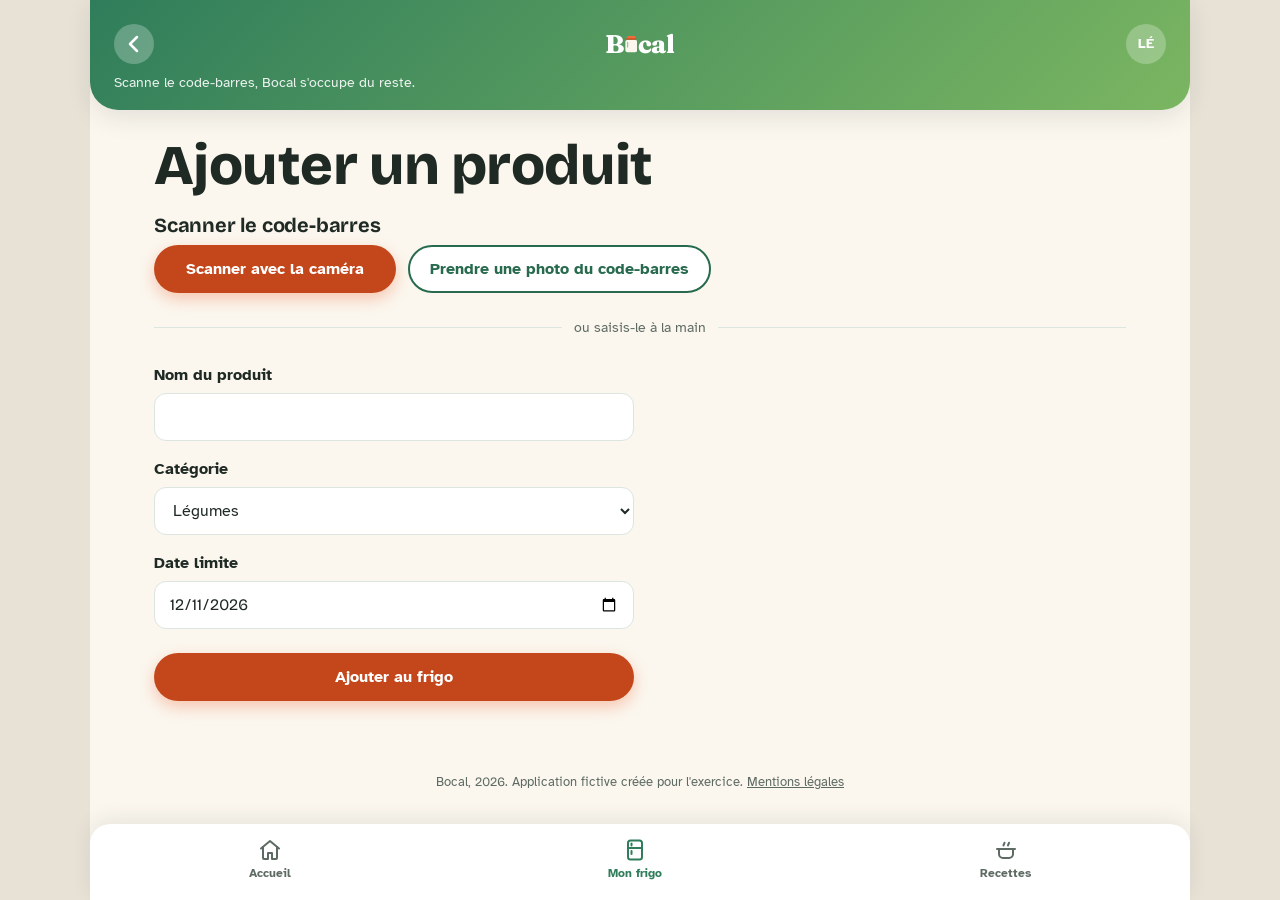
==== add.html @ 2403b044 "Ajoute la v2 : ajout d'un produit par photo du code-barres - add.html et add.js : scan par caméra ou" ====
<!doctype html>
<html lang="fr">
  <head>
    <meta charset="utf-8" />
    <meta name="viewport" content="width=device-width, initial-scale=1" />
    <meta name="description" content="Ajoutez un produit à votre frigo en scannant son code-barres ou en le saisissant à la main." />
    <title>Bocal, ajouter un produit</title>
    <link rel="icon" href="images/favicon.svg" type="image/svg+xml" />
    <link rel="apple-touch-icon" href="images/icon-192.png" />
    <link rel="stylesheet" href="style.css" />
    <script src="script.js" defer></script>
    <script src="add.js" defer></script>
  </head>
  <body>
    <div class="screen">
      <header class="app-bar">
        <div class="top-bar">
          <a class="back" href="fridge.html" aria-label="Retour à mon frigo"><svg viewBox="0 0 24 24" width="24" height="24" aria-hidden="true" focusable="false"><path d="M15 5l-7 7 7 7" /></svg></a>
          <p class="logo" role="img" aria-label="Bocal"><span aria-hidden="true">B</span><svg class="logo-jar" viewBox="0 0 70 92" aria-hidden="true"><rect class="jar-lid" x="12" y="0" width="46" height="14" rx="4" /><rect class="jar-neck" x="7" y="11" width="56" height="10" rx="3" /><path class="jar-body" d="M12 22 H58 Q68 22 68 33 V80 Q68 92 56 92 H14 Q2 92 2 80 V33 Q2 22 12 22 Z" /><path class="jar-shine" d="M15 36 V62" /></svg><span aria-hidden="true">cal</span></p>
          <a class="profile" href="profile.html" aria-label="LÉ, mon profil">LÉ</a>
        </div>
        <p class="greeting">Scanne le code-barres, Bocal s'occupe du reste.</p>
      </header>

      <main>
        <h1>Ajouter un produit</h1>

        <section class="scan" aria-labelledby="scan-title">
          <h2 id="scan-title">Scanner le code-barres</h2>
          <div id="reader" class="reader" hidden></div>
          <div class="scan-actions">
            <button class="button inline" type="button" id="camera-button">Scanner avec la caméra</button>
            <button class="button-secondary" type="button" id="stop-button" hidden>Arrêter la caméra</button>
            <label class="button-secondary" for="photo-input">Prendre une photo du code-barres</label>
            <input class="visually-hidden" type="file" id="photo-input" accept="image/*" capture="environment" />
          </div>
          <p class="scan-status" id="scan-status" role="status"></p>
        </section>

        <p class="divider"><span>ou saisis-le à la main</span></p>

        <form class="add-form" id="add-form">
          <label for="product-name">Nom du produit</label>
          <input type="text" id="product-name" name="name" required autocomplete="off" />

          <label for="product-category">Catégorie</label>
          <select id="product-category" name="category">
            <option value="vegetables">Légumes</option>
            <option value="dairy">Produits laitiers</option>
            <option value="fruits">Fruits</option>
            <option value="leftovers">Restes</option>
            <option value="grocery">Épicerie</option>
          </select>

          <label for="product-date">Date limite</label>
          <input type="date" id="product-date" name="date" required />

          <button class="button inline" type="submit">Ajouter au frigo</button>
        </form>
      </main>

      <footer class="footer">
        <p>Bocal, 2026. Application fictive créée pour l'exercice. <a href="legal.html">Mentions légales</a></p>
      </footer>
      <nav class="tab-bar" aria-label="Navigation principale">
        <a href="index.html" class="tab"><span class="icon" aria-hidden="true"><svg viewBox="0 0 24 24" width="24" height="24" focusable="false"><path d="M3 10.5 12 3l9 7.5" /><path d="M5 9v11a1 1 0 0 0 1 1h4v-6h4v6h4a1 1 0 0 0 1-1V9" /></svg></span>Accueil</a>
        <a href="fridge.html" class="tab active" aria-current="page"><span class="icon" aria-hidden="true"><svg viewBox="0 0 24 24" width="24" height="24" focusable="false"><rect x="5" y="2.5" width="14" height="19" rx="2.5" /><path d="M5 10h14" /><path d="M8.5 5.5v2" /><path d="M8.5 13v3" /></svg></span>Mon frigo</a>
        <a href="recipes.html" class="tab"><span class="icon" aria-hidden="true"><svg viewBox="0 0 24 24" width="24" height="24" focusable="false"><path d="M3 11h18" /><path d="M5 11v5a4 4 0 0 0 4 4h6a4 4 0 0 0 4-4v-5" /><path d="M9.5 7.5c0-1.2 1-1.6 1-2.8" /><path d="M14 7.5c0-1.2 1-1.6 1-2.8" /></svg></span>Recettes</a>
      </nav>
    </div>
  </body>
</html>
---- style.css ----
/* ---------- 0. Polices ----------
   Les polices sont hébergées dans le dossier fonts/ du site :
   aucun appel à Google, donc aucune donnée envoyée à un tiers (RGPD).
   - Bricolage Grotesque : les titres et les chiffres
   - Atkinson Hyperlegible : le texte, conçue pour être très lisible
   - Fraunces : seulement pour le logo */
@font-face {
  font-family: 'Bricolage Grotesque';
  src: url('fonts/bricolage-grotesque.woff2') format('woff2');
  font-weight: 200 800;
  font-display: swap;
}

/* Les chiffres d'Atkinson ont un zéro barré : on emprunte ceux de Bricolage */
@font-face {
  font-family: 'Digits';
  src: url('fonts/bricolage-grotesque.woff2') format('woff2');
  font-weight: 200 800;
  font-display: swap;
  unicode-range: U+0030-0039;
}

@font-face {
  font-family: 'Atkinson Hyperlegible';
  src: url('fonts/atkinson-hyperlegible-400.woff2') format('woff2');
  font-weight: 400;
  font-display: swap;
}

@font-face {
  font-family: 'Atkinson Hyperlegible';
  src: url('fonts/atkinson-hyperlegible-700.woff2') format('woff2');
  font-weight: 700;
  font-display: swap;
}

@font-face {
  font-family: 'Fraunces';
  src: url('fonts/fraunces.woff2') format('woff2');
  font-weight: 100 900;
  font-display: swap;
}

/* ---------- 1. Base ---------- */
/* Un élément caché par le JavaScript reste caché, même s'il a un display: flex */
[hidden] {
  display: none !important;
}
*,
*::before,
*::after {
  box-sizing: border-box;
}

:root {
  /* Couleurs, nommées par rôle */
  --color-primary: #2F7D5B;
  /* le vert du bocal */
  --color-accent: #F26B3A;
  /* la tomate : actions et urgences */
  --color-background: #FBF7EF;
  /* le crème de l'écran */
  --color-surface: #FFFFFF;
  /* les cartes */
  --color-text: #1F2A24;
  --color-text-muted: #5E6B63;
  --color-later: #C9D3CC;
  --color-later-badge: #EEF1EF;
  --color-weekly-badge: #E7F2EC;
  --color-border: #DCE5DF;
  /* bordures des filtres, fond des images en attente */
  --color-primary-light: #7BB661;
  /* le dégradé de la barre du haut */
  --color-accent-dark: #D9552A;
  /* le col du bocal, dans le logo */
  --color-desk: #E8E2D6;
  /* le « bureau » autour du téléphone */
  --color-accent-strong: #C4471C;
  /* la tomate foncée : texte et boutons orange (contraste 4,9:1 avec le blanc, niveau AA) */
  --color-accent-strong-hover: #A63B17;
  /* le bouton au survol */
  --color-primary-strong: #276A4D;
  /* le vert foncé : texte vert sur fond vert clair (contraste 5,6:1) */

  /* Espacements */
  --space-s: 8px;
  --space-m: 16px;
  --space-l: 24px;

  /* Formes */
  --radius: 16px;
  --shadow: 0 8px 24px rgba(31, 42, 36, 0.10);
}

body {
  margin: 0;
  background-color: var(--color-desk);
  color: var(--color-text);
  /* hérité par tout le texte */
  font-family: 'Digits', 'Atkinson Hyperlegible', Arial, sans-serif;
  font-size: 1rem;
  line-height: 1.5;
}

/* ---------- 2. L'écran (largeur d'un téléphone) ---------- */
.screen {
  display: flex;
  flex-direction: column;
  /* les enfants s'empilent : barre, contenu, pied, onglets */
  min-width: 320px;
  /* le plus petit téléphone : en dessous, l'écran ne rétrécit plus */
  max-width: 420px;
  margin: 0 auto;
  /* centré sur l'ordinateur */
  min-height: 100vh;
  background-color: var(--color-background);
}

/* ---------- 3. Typographie ---------- */
h1,
h2,
h3 {
  font-family: 'Bricolage Grotesque', Arial, sans-serif;
  line-height: 1.15;
  letter-spacing: -0.01em;
  margin: 0 0 var(--space-s);
}

h1 {
  font-size: 2rem;
  font-weight: 800;
}

h2 {
  font-size: 1.25rem;
  margin-top: var(--space-l);
}

h3 {
  font-size: 1.05rem;
}

p {
  margin: 0 0 var(--space-s);
}

/* ---------- 4. Barre du haut ---------- */
.app-bar {
  background: linear-gradient(135deg, var(--color-primary), var(--color-primary-light));
  color: white;
  padding: var(--space-l) var(--space-l) var(--space-m);
  border-radius: 0 0 28px 28px;
  box-shadow: var(--shadow);
}

.logo {
  display: flex;
  align-items: baseline;
  /* le bocal se pose sur la ligne de base, comme une lettre */
  font-family: 'Fraunces', Georgia, serif;
  font-size: 1.6rem;
  font-weight: 800;
  letter-spacing: -0.01em;
  margin: 0;
}

/* Le « o » de Bocal est un bocal, dessiné en SVG.
   Ses couleurs viennent des variables : changer --color-accent change aussi le couvercle. */
.logo-jar {
  width: 0.487em;
  height: 0.64em;
  margin: 0 0.02em 0 0.03em;
}

.jar-lid {
  fill: var(--color-accent);
}

.jar-neck {
  fill: var(--color-accent-dark);
}

.jar-body {
  fill: var(--color-background);
}

.jar-shine {
  stroke: var(--color-primary);
  stroke-width: 6;
  stroke-linecap: round;
  opacity: 0.5;
}


.top-bar {
  display: flex;
  justify-content: space-between;
  align-items: center;
  margin-bottom: var(--space-s);
}


.profile {
  display: flex;
  justify-content: center;
  align-items: center;
  width: 40px;
  height: 40px;
  border-radius: 50%;
  background-color: rgba(255, 255, 255, 0.25);
  text-decoration: none;
  font-weight: 700;
  font-size: 0.85rem;
  color: white;
}

.profile:hover,
.profile:focus {
  background-color: rgba(255, 255, 255, 0.4);
}

.greeting {
  font-size: 0.9rem;
  opacity: 0.9;
  margin: 0;
}

/* ---------- 5. Contenu ---------- */
main {
  flex: 1;
  /* le contenu prend toute la place libre : la barre d'onglets reste en bas */
  padding: var(--space-m) var(--space-l) var(--space-l);
}

.hero p {
  color: var(--color-text-muted);
}

.stat strong {
  color: var(--color-primary);
  font-size: 1.1rem;
}

.steps {
  display: flex;
  gap: 12px;
  list-style: none;
  margin: 0;
  padding: 0;
}

.steps li {
  flex: 1;
  display: flex;
  flex-direction: column;
  gap: var(--space-s);
  padding: 12px;
  background-color: var(--color-surface);
  border-radius: 12px;
  box-shadow: var(--shadow);
  font-size: 0.85rem;
  line-height: 1.35;
}

.step-number {
  display: flex;
  justify-content: center;
  align-items: center;
  width: 28px;
  height: 28px;
  border-radius: 50%;
  background-color: var(--color-primary);
  color: white;
  font-weight: 700;
}

/* ---------- 6. Composant carte ---------- */
.card {
  display: flex;
  justify-content: space-between;
  align-items: center;
  gap: var(--space-m);
  background-color: var(--color-surface);
  padding: var(--space-m) var(--space-l);
  margin-bottom: 12px;
  border-radius: var(--radius);
  border-left: 4px solid var(--color-primary);
  box-shadow: var(--shadow);
}

.card h3 {
  margin-bottom: 2px;
}

.info {
  color: var(--color-text-muted);
  font-size: 0.875rem;
  margin: 0;
}

.badge {
  flex-shrink: 0;
  padding: 4px 10px;
  border-radius: 999px;
  background-color: var(--color-weekly-badge);
  color: var(--color-primary-strong);
  font-weight: 700;
  font-size: 0.8rem;
}

.card.urgent .badge {
  background-color: var(--color-accent-strong);
  color: white;
}

.card.urgent {
  border-left-color: var(--color-accent);
}

.card.urgent .info {
  color: var(--color-accent-strong);
  font-weight: 700;
}

.recipe {
  flex-direction: column;
  align-items: stretch;
  gap: 0;
  padding: 0 0 var(--space-l);
  border-left: none;
  overflow: hidden;
}

.recipe img {
  width: 100%;
  height: 180px;
  object-fit: cover;
  display: block;
  margin-bottom: var(--space-m);
  background-color: var(--color-border);
}

.recipe h3,
.recipe .info {
  padding: 0 var(--space-l);
}

/* ---------- 7. Composant bouton ---------- */
.button {
  display: block;
  text-align: center;
  margin: var(--space-m) var(--space-l) 0;
  padding: 14px;
  background-color: var(--color-accent-strong);
  color: white;
  font-weight: 700;
  text-decoration: none;
  border-radius: 999px;
  box-shadow: 0 6px 16px rgba(242, 107, 58, 0.35);
  transition: background-color 0.2s, box-shadow 0.2s;
}

.button:hover {
  background-color: var(--color-accent-strong-hover);
}

.button:active {
  box-shadow: none;
  /* il « s'enfonce » */
}

.button:focus {
  outline: 3px solid var(--color-primary);
  outline-offset: 3px;
}

/* ---------- 8. Pied de page ---------- */
.footer {
  padding: var(--space-l);
  text-align: center;
  font-size: 0.8rem;
  color: var(--color-text-muted);
}

/* ---------- 9. Barre d'onglets ---------- */
.tab-bar {
  position: sticky;
  bottom: 0;
  display: flex;
  justify-content: space-around;
  padding: var(--space-s) 0 12px;
  background-color: var(--color-surface);
  border-radius: 20px 20px 0 0;
  box-shadow: 0 -6px 20px rgba(31, 42, 36, 0.08);
}

.tab {
  display: flex;
  flex-direction: column;
  align-items: center;
  gap: 2px;
  padding: 6px 14px;
  border-radius: 12px;
  color: var(--color-text-muted);
  font-size: 0.75rem;
  font-weight: 700;
  text-decoration: none;
  transition: background-color 0.2s, color 0.2s;
}

.icon {
  display: flex;
  width: 24px;
  height: 24px;
}

/* Les icônes sont dessinées au trait en SVG : elles prennent la couleur du texte
   de l'onglet (currentColor), donc l'onglet actif les colore en vert. */
.icon svg {
  width: 100%;
  height: 100%;
  fill: none;
  stroke: currentColor;
  stroke-width: 2;
  stroke-linecap: round;
  stroke-linejoin: round;
}

.tab:hover,
.tab:focus {
  background-color: var(--color-weekly-badge);
  color: var(--color-primary);
}

.tab.active {
  color: var(--color-primary);
}

/* ---------- 10. Page Mon frigo ---------- */
.card.later {
  border-left-color: var(--color-later);
}

.card.later .badge {
  background-color: var(--color-later-badge);
  color: var(--color-text-muted);
}

.summary {
  display: flex;
  gap: 12px;
  list-style: none;
  padding: 0;
  margin: var(--space-m) 0;
}

.summary li {
  display: flex;
  flex-direction: column;
  flex: 1;
  align-items: center;
  text-align: center;
  background: var(--color-surface);
  border-radius: 12px;
  box-shadow: var(--shadow);
  font-size: 0.8rem;
  color: var(--color-text-muted);
  line-height: 1.3;
  padding: 12px 8px;
}

.summary strong {
  font-family: 'Bricolage Grotesque', Arial, sans-serif;
  font-size: 1.6rem;
  color: var(--color-primary);
}

.summary .alert strong {
  color: var(--color-accent-strong);
}

.filters {
  display: flex;
  flex-wrap: wrap;
  gap: var(--space-s);
  margin: 0 0 var(--space-s);
}

.filter {
  padding: 6px 14px;
  border-radius: 999px;
  border: 1px solid var(--color-border);
  background: var(--color-surface);
  color: var(--color-text);
  font-family: inherit;
  /* un bouton ne prend pas la police de la page tout seul */
  font-size: 0.85rem;
  font-weight: 700;
  cursor: pointer;
}

.filter:hover,
.filter:focus {
  border-color: var(--color-primary);
}

.filter.active {
  color: white;
  border-color: var(--color-primary);
  background: var(--color-primary);
}

/* ---------- 11. Responsive ---------- */
img {
  max-width: 100%;
  height: auto;
}

h1 {
  font-size: clamp(1.8rem, 5vw, 3.5rem);
}

.steps {
  flex-direction: column;
  /* mobile : tuiles empilées */
}

.steps li {
  flex-direction: row;
  align-items: center;
}

@media (min-width: 700px) {
  .screen {
    max-width: 960px;
    /* l'écran s'élargit */
  }

  .steps {
    flex-direction: row;
    /* tuiles côte à côte */
  }

  .steps li {
    flex-direction: column;
    align-items: flex-start;
  }
}

@media (min-width: 1100px) {
  .screen {
    max-width: 1100px;
  }

  main {
    padding: var(--space-l) 64px;
    /* plus d'air */
  }
}

/* ---------- 12. Page Recettes ---------- */
.card.panel {
  display: block;
  /* une carte qui contient un bloc, pas une ligne */
  border-left: none;
  padding: var(--space-l);
}

.card.panel h2 {
  margin-top: 0;
}

button.button {
  width: calc(100% - 2 * var(--space-l));
  border: none;
  font-family: inherit;
  font-size: 1rem;
  cursor: pointer;
}

.recipe-hero {
  margin: 0 0 var(--space-m);
}

.recipe-hero img {
  display: block;
  width: 100%;
  height: 200px;
  object-fit: cover;
  border-radius: var(--radius);
  background-color: var(--color-border);
}

.recipe-hero figcaption {
  margin-top: var(--space-s);
  font-size: 0.85rem;
  color: var(--color-text-muted);
}

.badges {
  display: flex;
  flex-wrap: wrap;
  gap: var(--space-s);
  margin: 0 0 var(--space-m);
  padding: 0;
  list-style: none;
}

.saved {
  color: var(--color-primary);
  font-weight: 700;
}

.recipe-body {
  display: flex;
  flex-direction: column;
  gap: 12px;
}

.recipe-body .card {
  margin-bottom: 0;
}

.ingredient-list {
  margin: 0;
  padding: 0;
  list-style: none;
}

.ingredient-list li {
  display: flex;
  justify-content: space-between;
  gap: var(--space-m);
  padding: 10px 0;
  border-bottom: 1px solid var(--color-border);
}

.ingredient-list li:last-child {
  border-bottom: none;
}

.ingredient-list .urgent {
  color: var(--color-accent-strong);
  font-weight: 700;
}

.method {
  margin: 0;
  padding-left: 22px;
}

.method li {
  margin-bottom: var(--space-s);
}

.method li::marker {
  color: var(--color-primary);
  font-weight: 700;
}

@media (min-width: 700px) {
  .recipe-hero img {
    height: 320px;
  }

  .recipe-body {
    flex-direction: row;
    align-items: flex-start;
  }

  .ingredients {
    flex: 1;
  }

  .preparation {
    flex: 2;
  }

  .button.inline {
    width: auto;
    margin-left: 0;
    padding: 14px 32px;
  }
}

/* ---------- 13. Page Profil ---------- */
.profile.active {
  background-color: white;
  color: var(--color-primary);
}

.profile-header {
  display: flex;
  align-items: center;
  gap: var(--space-m);
  margin-bottom: var(--space-m);
}

.avatar {
  display: flex;
  justify-content: center;
  align-items: center;
  flex-shrink: 0;
  width: 72px;
  height: 72px;
  border-radius: 50%;
  background-color: var(--color-primary);
  color: white;
  font-weight: 700;
  font-size: 1.4rem;
}

.profile-header h1 {
  margin-bottom: 2px;
}

.settings-list {
  margin: 0;
  padding: 0;
  list-style: none;
}

.settings-list li {
  display: flex;
  justify-content: space-between;
  gap: var(--space-m);
  padding: 10px 0;
  border-bottom: 1px solid var(--color-border);
}

.settings-list li:last-child {
  border-bottom: none;
}

.settings-list span:last-child {
  color: var(--color-primary);
  font-weight: 700;
}

.profile-body {
  display: flex;
  flex-direction: column;
  gap: 12px;
}

.profile-body .card {
  margin-bottom: 0;
}

@media (min-width: 700px) {
  .profile-body {
    flex-direction: row;
    align-items: flex-start;
  }

  .profile-body .card {
    flex: 1;
  }
}

/* ---------- 14. Animations ---------- */

/* 1. Le chargement : un voile crème et un petit cercle qui tourne,
      puis tout disparaît au bout d’un tiers de seconde */
@keyframes spin {
  to {
    transform: rotate(360deg);
  }
}

@keyframes fade-out {
  to {
    opacity: 0;
    visibility: hidden;
  }
}

.screen::before {
  content: "";
  position: fixed;
  inset: 0;
  z-index: 10;
  background-color: var(--color-background);
  animation: fade-out 0.25s ease 0.35s forwards;
}

.screen::after {
  content: "";
  position: fixed;
  top: 50%;
  left: 50%;
  z-index: 11;
  width: 44px;
  height: 44px;
  margin: -22px 0 0 -22px;
  border: 4px solid var(--color-border);
  border-top-color: var(--color-primary);
  border-radius: 50%;
  animation:
    spin 0.7s linear infinite,
    fade-out 0.25s ease 0.35s forwards;
}

/* 2. L'arrivée de la page : le contenu monte doucement en apparaissant */
@keyframes page-in {
  from {
    opacity: 0;
    transform: translateY(16px);
  }
  to {
    opacity: 1;
    transform: translateY(0);
  }
}

main {
  animation: page-in 0.4s ease-out 0.45s both;
}

/* 3. Respecter ceux qui ne veulent pas d'animation (réglage du système) */
@media (prefers-reduced-motion: reduce) {
  .screen::before,
  .screen::after {
    display: none;
  }

  main {
    animation: none;
  }
}

/* ---------- 15. Interactivité (script.js) ---------- */
/* Le bouton « J'ai cuisiné ! » une fois cliqué */
button.button:disabled {
  background-color: var(--color-primary);
  box-shadow: none;
  cursor: default;
}

.cooked-message {
  margin-top: var(--space-m);
}

.cooked-message:empty {
  display: none;
}

/* ---------- 16. Liens du pied de page et page Mentions légales ---------- */
.footer a {
  color: var(--color-text-muted);
}

.footer a:hover,
.footer a:focus {
  color: var(--color-primary);
}

.logo-link {
  color: inherit;
  text-decoration: none;
}

.legal section {
  margin-bottom: var(--space-l);
}

.legal p {
  color: var(--color-text-muted);
}

/* ---------- 17. Version 2 : ajouter un produit ---------- */
/* Le bouton rond « + » du frigo : il reste visible au-dessus des onglets
   pendant qu'on fait défiler la liste (position: sticky) */
.add-button {
  position: sticky;
  bottom: 96px;
  z-index: 2;
  display: flex;
  justify-content: center;
  align-items: center;
  width: 56px;
  height: 56px;
  margin: var(--space-m) 0 0 auto;
  border-radius: 50%;
  background-color: var(--color-accent-strong);
  color: white;
  box-shadow: 0 6px 16px rgba(196, 71, 28, 0.35);
}

.add-button svg,
.back svg {
  fill: none;
  stroke: currentColor;
  stroke-width: 2.5;
  stroke-linecap: round;
  stroke-linejoin: round;
}

.add-button:hover {
  background-color: var(--color-accent-strong-hover);
}

.add-button:focus,
.back:focus {
  outline: 3px solid var(--color-primary);
  outline-offset: 3px;
}

/* Le retour, même pastille que le profil */
.back {
  display: flex;
  justify-content: center;
  align-items: center;
  width: 40px;
  height: 40px;
  border-radius: 50%;
  background-color: rgba(255, 255, 255, 0.25);
  color: white;
}

.back:hover {
  background-color: rgba(255, 255, 255, 0.4);
}

/* Le scan */
.scan h2 {
  margin-top: var(--space-m);
}

.reader {
  overflow: hidden;
  margin-bottom: var(--space-m);
  border-radius: var(--radius);
  background-color: var(--color-text);
}

.reader video {
  display: block;
}

.scan-actions {
  display: flex;
  flex-direction: column;
  gap: 12px;
}

.scan-actions .button,
.add-form .button {
  width: 100%;
  margin: 0;
}

.button-secondary {
  display: flex;
  justify-content: center;
  align-items: center;
  min-height: 48px;
  padding: 10px 20px;
  border: 2px solid var(--color-primary-strong);
  border-radius: 999px;
  background: var(--color-surface);
  color: var(--color-primary-strong);
  font-family: inherit;
  font-size: 1rem;
  font-weight: 700;
  text-align: center;
  cursor: pointer;
}

.button-secondary:hover {
  background-color: var(--color-weekly-badge);
}

/* Le vrai champ fichier est caché : on clique sur son label.
   Le focus clavier sur le champ s'affiche sur le label. */
.visually-hidden {
  position: absolute;
  width: 1px;
  height: 1px;
  overflow: hidden;
  clip-path: inset(50%);
  white-space: nowrap;
}

.scan-actions:has(.visually-hidden:focus-visible) label,
.button-secondary:focus {
  outline: 3px solid var(--color-primary);
  outline-offset: 3px;
}

.scan-status {
  margin: var(--space-m) 0 0;
  color: var(--color-primary-strong);
  font-weight: 700;
}

.scan-status:empty {
  display: none;
}

/* « ou saisis-le à la main », entre deux traits */
.divider {
  display: flex;
  align-items: center;
  gap: 12px;
  margin: var(--space-l) 0;
  color: var(--color-text-muted);
  font-size: 0.9rem;
}

.divider::before,
.divider::after {
  content: "";
  flex: 1;
  height: 1px;
  background-color: var(--color-border);
}

/* Le formulaire */
.add-form {
  display: flex;
  flex-direction: column;
}

.add-form label {
  margin-bottom: 6px;
  font-weight: 700;
}

.add-form input,
.add-form select {
  min-height: 48px;
  margin-bottom: var(--space-m);
  padding: 10px 14px;
  border: 1px solid var(--color-border);
  border-radius: 12px;
  background-color: var(--color-surface);
  color: var(--color-text);
  font-family: inherit;
  font-size: 1rem;
}

.add-form input:focus,
.add-form select:focus {
  border-color: var(--color-primary);
  outline: 3px solid rgba(47, 125, 91, 0.25);
}

.add-form .button {
  margin-top: var(--space-s);
}

@media (min-width: 700px) {
  .scan-actions {
    flex-direction: row;
    flex-wrap: wrap;
  }

  .scan-actions .button,
  .scan-actions .button-secondary {
    width: auto;
  }

  .add-form {
    max-width: 480px;
  }
}
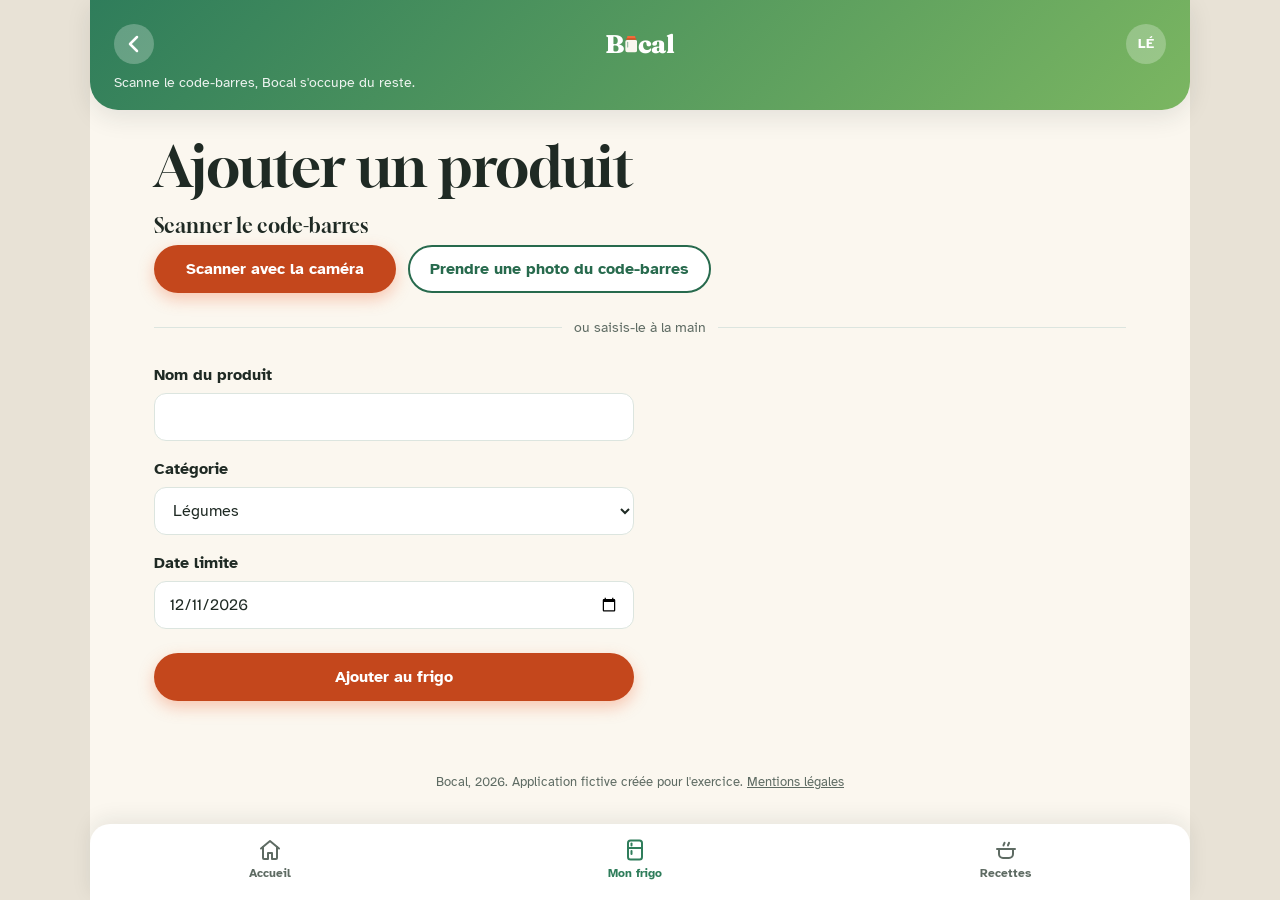
==== commit 4c90baa2: "Remplace Bricolage Grotesque par Gloock pour les titres" ====
--- a/add.html
+++ b/add.html
@@ -7,9 +7,9 @@
     <title>Bocal, ajouter un produit</title>
     <link rel="icon" href="images/favicon.svg" type="image/svg+xml" />
     <link rel="apple-touch-icon" href="images/icon-192.png" />
-    <link rel="stylesheet" href="style.css" />
-    <script src="script.js" defer></script>
-    <script src="add.js" defer></script>
+    <link rel="stylesheet" href="style.css?v=4" />
+    <script src="script.js?v=4" defer></script>
+    <script src="add.js?v=4" defer></script>
   </head>
   <body>
     <div class="screen">
--- a/style.css
+++ b/style.css
@@ -1,17 +1,17 @@
 /* ---------- 0. Polices ----------
    Les polices sont hébergées dans le dossier fonts/ du site :
    aucun appel à Google, donc aucune donnée envoyée à un tiers (RGPD).
-   - Bricolage Grotesque : les titres et les chiffres
+   - Gloock : les titres et les grands chiffres
    - Atkinson Hyperlegible : le texte, conçue pour être très lisible
    - Fraunces : seulement pour le logo */
 @font-face {
-  font-family: 'Bricolage Grotesque';
-  src: url('fonts/bricolage-grotesque.woff2') format('woff2');
-  font-weight: 200 800;
+  font-family: 'Gloock';
+  src: url('fonts/gloock.woff2') format('woff2');
+  font-weight: 400;
   font-display: swap;
 }
 
-/* Les chiffres d'Atkinson ont un zéro barré : on emprunte ceux de Bricolage */
+/* Les chiffres d'Atkinson ont un zéro barré : dans le texte, on emprunte ceux de Bricolage Grotesque */
 @font-face {
   font-family: 'Digits';
   src: url('fonts/bricolage-grotesque.woff2') format('woff2');
@@ -120,15 +120,16 @@
 h1,
 h2,
 h3 {
-  font-family: 'Bricolage Grotesque', Arial, sans-serif;
+  font-family: 'Gloock', Georgia, serif;
+  font-weight: 400; /* Gloock n'existe qu'en une graisse : pas de faux gras */
+  font-synthesis: none;
   line-height: 1.15;
-  letter-spacing: -0.01em;
+  letter-spacing: 0;
   margin: 0 0 var(--space-s);
 }
 
 h1 {
-  font-size: 2rem;
-  font-weight: 800;
+  font-size: 2.1rem;
 }
 
 h2 {
@@ -470,7 +471,9 @@
 }
 
 .summary strong {
-  font-family: 'Bricolage Grotesque', Arial, sans-serif;
+  font-family: 'Gloock', Georgia, serif;
+  font-weight: 400;
+  font-synthesis: none;
   font-size: 1.6rem;
   color: var(--color-primary);
 }
@@ -760,11 +763,16 @@
 
 /* ---------- 14. Animations ---------- */
 
-/* 1. Le chargement : un voile crème et un petit cercle qui tourne,
-      puis tout disparaît au bout d’un tiers de seconde */
-@keyframes spin {
+/* 1. Le chargement : un fond crème, le logo Bocal qui apparaît,
+      puis le fond et le logo s'effacent en fondu pour dévoiler la page */
+@keyframes logo-in {
+  from {
+    opacity: 0;
+    transform: scale(0.85);
+  }
   to {
-    transform: rotate(360deg);
+    opacity: 1;
+    transform: scale(1);
   }
 }
 
@@ -781,7 +789,7 @@
   inset: 0;
   z-index: 10;
   background-color: var(--color-background);
-  animation: fade-out 0.25s ease 0.35s forwards;
+  animation: fade-out 0.35s ease 0.6s forwards;
 }
 
 .screen::after {
@@ -790,15 +798,13 @@
   top: 50%;
   left: 50%;
   z-index: 11;
-  width: 44px;
-  height: 44px;
-  margin: -22px 0 0 -22px;
-  border: 4px solid var(--color-border);
-  border-top-color: var(--color-primary);
-  border-radius: 50%;
+  width: 180px;
+  height: 52px;
+  margin: -26px 0 0 -90px;
+  background: url("images/logo.svg") center / contain no-repeat;
   animation:
-    spin 0.7s linear infinite,
-    fade-out 0.25s ease 0.35s forwards;
+    logo-in 0.35s ease-out both,
+    fade-out 0.35s ease 0.6s forwards;
 }
 
 /* 2. L'arrivée de la page : le contenu monte doucement en apparaissant */
@@ -814,7 +820,7 @@
 }
 
 main {
-  animation: page-in 0.4s ease-out 0.45s both;
+  animation: page-in 0.4s ease-out 0.7s both;
 }
 
 /* 3. Respecter ceux qui ne veulent pas d'animation (réglage du système) */
